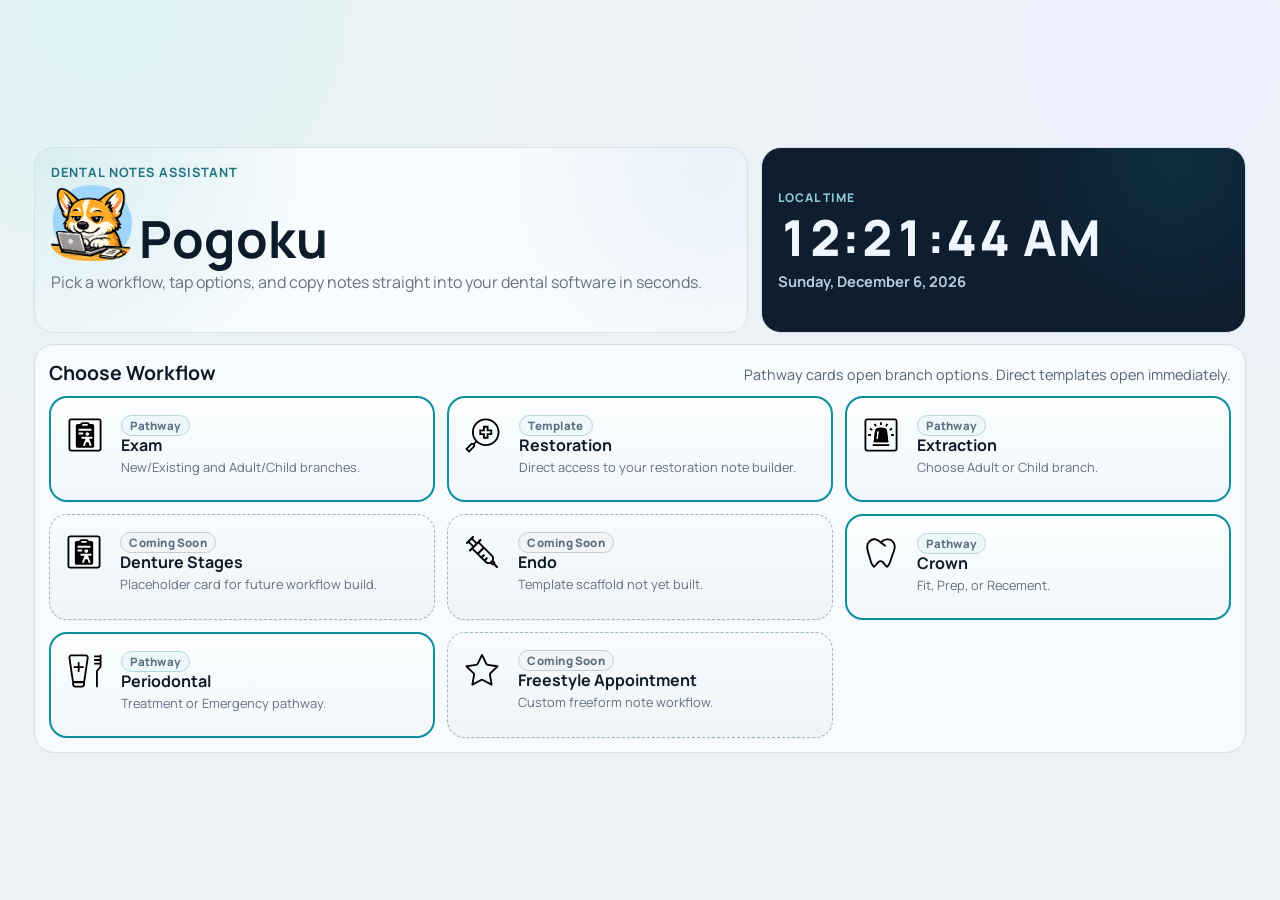
==== index.html @ 8306afbb "initial pogoku version" ====
﻿<!doctype html>
<html lang="en">
<head>
  <meta charset="UTF-8" />
  <meta name="viewport" content="width=device-width, initial-scale=1.0" />
  <title>Pogoku | Dental Notes</title>
  <link rel="preconnect" href="https://fonts.googleapis.com" />
  <link rel="preconnect" href="https://fonts.gstatic.com" crossorigin />
  <link href="https://fonts.googleapis.com/css2?family=Manrope:wght@500;700;800&display=swap" rel="stylesheet" />
  <link rel="stylesheet" href="styles.css" />
</head>
<body>
  <main class="page">
    <section id="landingView">
      <section class="landing-top">
        <header class="hero hero-landing">
          <p class="eyebrow">Dental Notes Assistant</p>
          <div class="brand-row">
            <button id="corgiSwapBtn" class="corgi-top-left corgi-swap-btn" type="button" aria-label="Change corgi icon" title="Change corgi icon">
              <img id="randomCorgiIcon" src="assets/corgi/corgi-split-1.png" alt="" />
            </button>
            <h1 id="landingBrandTitle">Pogoku</h1>
          </div>
          <p class="subhead">Pick a workflow, tap options, and copy notes straight into your dental software in seconds.</p>
        </header>

        <aside class="landing-clock" aria-label="Current date and time">
          <p class="clock-eyebrow">Local Time</p>
          <p id="landingClockTime" class="clock-time">--:--:--</p>
          <p id="landingClockDate" class="clock-date">Loading date...</p>
        </aside>
      </section>

      <section class="template-zone" id="landingTemplateZone" aria-label="Note templates">
        <div class="template-zone-head">
          <h2>Choose Workflow</h2>
          <p>Pathway cards open branch options. Direct templates open immediately.</p>
        </div>

        <section class="grid" id="landingTemplateGrid" aria-label="Note templates">
          <article class="card clickable" id="examCard" role="button" tabindex="0" aria-label="Open Exam pathways">
          <div class="icon" aria-hidden="true"><img src="assets/icons-health/specialties__medical-records.svg" alt="" /></div>
          <div>
            <p class="card-type">Pathway</p>
            <h2>Exam</h2>
            <p>New/Existing and Adult/Child branches.</p>
          </div>
          </article>

          <article class="card clickable" data-template-key="restoration" role="button" tabindex="0" aria-label="Open Restoration template">
          <div class="icon" aria-hidden="true"><img src="assets/icons-health/symbols__medical-search.svg" alt="" /></div>
          <div>
            <p class="card-type">Template</p>
            <h2>Restoration</h2>
            <p>Direct access to your restoration note builder.</p>
          </div>
          </article>

          <article class="card clickable" id="extractionCard" role="button" tabindex="0" aria-label="Open Extraction pathways">
          <div class="icon" aria-hidden="true"><img src="assets/icons-health/specialties__accident-and_emergency.svg" alt="" /></div>
          <div>
            <p class="card-type">Pathway</p>
            <h2>Extraction</h2>
            <p>Choose Adult or Child branch.</p>
          </div>
          </article>

          <article class="card card-soon">
          <div class="icon" aria-hidden="true"><img src="assets/icons-health/specialties__medical-records.svg" alt="" /></div>
          <div>
            <p class="card-type">Coming Soon</p>
            <h2>Denture Stages</h2>
            <p>Placeholder card for future workflow build.</p>
          </div>
          </article>

          <article class="card card-soon">
          <div class="icon" aria-hidden="true"><img src="assets/icons-health/devices__syringe.svg" alt="" /></div>
          <div>
            <p class="card-type">Coming Soon</p>
            <h2>Endo</h2>
            <p>Template scaffold not yet built.</p>
          </div>
          </article>

          <article class="card clickable" id="crownCard" role="button" tabindex="0" aria-label="Open Crown pathways">
          <div class="icon" aria-hidden="true"><img src="assets/icons-health/body__tooth.svg" alt="" /></div>
          <div>
            <p class="card-type">Pathway</p>
            <h2>Crown</h2>
            <p>Fit, Prep, or Recement.</p>
          </div>
          </article>

          <article class="card clickable" id="periodontalCard" role="button" tabindex="0" aria-label="Open Periodontal pathways">
          <div class="icon" aria-hidden="true"><img src="assets/icons-health/devices__dental-hygiene.svg" alt="" /></div>
          <div>
            <p class="card-type">Pathway</p>
            <h2>Periodontal</h2>
            <p>Treatment or Emergency pathway.</p>
          </div>
          </article>

          <article class="card card-soon">
          <div class="icon" aria-hidden="true"><img src="assets/icons-health/shapes__star-large.svg" alt="" /></div>
          <div>
            <p class="card-type">Coming Soon</p>
            <h2>Freestyle Appointment</h2>
            <p>Custom freeform note workflow.</p>
          </div>
          </article>
        </section>
      </section>

      <section id="examFlowView" class="pathway hidden" aria-label="Exam pathways flow">
        <div class="pathway-head">
          <h2 class="pathway-title">Exam</h2>
          <button id="examFlowBackBtn" class="secondary" type="button">Back</button>
        </div>

        <div id="examStepRoot" class="pathway-grid">
          <button class="path-big-btn" id="examNewBtn" type="button">
            <span class="path-big-btn-inner">
              <span class="path-big-btn-icon" aria-hidden="true"><img src="assets/icons-health/specialties__medical-records.svg" alt="" /></span>
              <span>New</span>
            </span>
          </button>
          <button class="path-big-btn" id="examExistingBtn" type="button">
            <span class="path-big-btn-inner">
              <span class="path-big-btn-icon" aria-hidden="true"><img src="assets/icons-health/objects__calendar.svg" alt="" /></span>
              <span>Existing</span>
            </span>
          </button>
        </div>

        <div id="examStepNew" class="pathway-grid hidden">
          <button class="path-big-btn" data-template-key="new-patient-exam" type="button">
            <span class="path-big-btn-inner">
              <span class="path-big-btn-icon" aria-hidden="true"><img src="assets/icons-health/devices__stethoscope.svg" alt="" /></span>
              <span>Adult</span>
            </span>
          </button>
          <button class="path-big-btn" id="examNewChildBtn" type="button">
            <span class="path-big-btn-inner">
              <span class="path-big-btn-icon" aria-hidden="true"><img src="assets/icons-health/people__child-care.svg" alt="" /></span>
              <span>Child</span>
            </span>
          </button>
        </div>

        <div id="examStepNewChild" class="pathway-grid hidden">
          <button class="path-big-btn" data-template-key="child-new-0-6" type="button">
            <span class="path-big-btn-inner">
              <span class="path-big-btn-icon" aria-hidden="true"><img src="assets/icons-health/people__baby-0306m.svg" alt="" /></span>
              <span>0-6</span>
            </span>
          </button>
          <button class="path-big-btn" data-template-key="child-new-6-8" type="button">
            <span class="path-big-btn-inner">
              <span class="path-big-btn-icon" aria-hidden="true"><img src="assets/icons-health/people__child-care.svg" alt="" /></span>
              <span>6-8</span>
            </span>
          </button>
          <button class="path-big-btn" data-template-key="child-new-9-12" type="button">
            <span class="path-big-btn-inner">
              <span class="path-big-btn-icon" aria-hidden="true"><img src="assets/icons-health/people__child-cognition.svg" alt="" /></span>
              <span>9-12</span>
            </span>
          </button>
          <button class="path-big-btn" data-template-key="child-new-12-18" type="button">
            <span class="path-big-btn-inner">
              <span class="path-big-btn-icon" aria-hidden="true"><img src="assets/icons-health/people__child-program.svg" alt="" /></span>
              <span>12-18</span>
            </span>
          </button>
        </div>

        <div id="examStepExisting" class="pathway-grid hidden">
          <button class="path-big-btn" data-template-key="recall-exam" type="button">
            <span class="path-big-btn-inner">
              <span class="path-big-btn-icon" aria-hidden="true"><img src="assets/icons-health/objects__calendar.svg" alt="" /></span>
              <span>Adult</span>
            </span>
          </button>
          <button class="path-big-btn" data-template-key="child-recall-easy" type="button">
            <span class="path-big-btn-inner">
              <span class="path-big-btn-icon" aria-hidden="true"><img src="assets/icons-health/people__child-care.svg" alt="" /></span>
              <span>Child</span>
            </span>
          </button>
        </div>
      </section>

      <section id="extractionFlowView" class="pathway hidden" aria-label="Extraction pathways flow">
        <div class="pathway-head">
          <h2 class="pathway-title">Extraction</h2>
          <button id="extractionFlowBackBtn" class="secondary" type="button">Back</button>
        </div>
        <div class="pathway-grid">
          <button class="path-big-btn" data-template-key="extraction-adult" type="button">
            <span class="path-big-btn-inner">
              <span class="path-big-btn-icon" aria-hidden="true"><img src="assets/icons-health/devices__stethoscope.svg" alt="" /></span>
              <span>Adult</span>
            </span>
          </button>
          <button class="path-big-btn" data-template-key="extraction-child" type="button">
            <span class="path-big-btn-inner">
              <span class="path-big-btn-icon" aria-hidden="true"><img src="assets/icons-health/people__child-care.svg" alt="" /></span>
              <span>Child</span>
            </span>
          </button>
        </div>
      </section>

      <section id="crownFlowView" class="pathway hidden" aria-label="Crown pathways flow">
        <div class="pathway-head">
          <h2 class="pathway-title">Crown</h2>
          <button id="crownFlowBackBtn" class="secondary" type="button">Back</button>
        </div>
        <div class="pathway-grid">
          <button class="path-big-btn" data-template-key="crown-fit" type="button">
            <span class="path-big-btn-inner">
              <span class="path-big-btn-icon" aria-hidden="true"><img src="assets/icons-health/body__tooth.svg" alt="" /></span>
              <span>Fit</span>
            </span>
          </button>
          <button class="path-big-btn" data-template-key="crown-prep" type="button">
            <span class="path-big-btn-inner">
              <span class="path-big-btn-icon" aria-hidden="true"><img src="assets/icons-health/body__tooth.svg" alt="" /></span>
              <span>Prep</span>
            </span>
          </button>
          <button class="path-big-btn" data-template-key="crown-recement" type="button">
            <span class="path-big-btn-inner">
              <span class="path-big-btn-icon" aria-hidden="true"><img src="assets/icons-health/devices__medical-sample.svg" alt="" /></span>
              <span>Recement</span>
            </span>
          </button>
        </div>
      </section>

      <section id="periodontalFlowView" class="pathway hidden" aria-label="Periodontal pathways flow">
        <div class="pathway-head">
          <h2 class="pathway-title">Periodontal</h2>
          <button id="periodontalFlowBackBtn" class="secondary" type="button">Back</button>
        </div>
        <div class="pathway-grid">
          <button class="path-big-btn" data-template-key="periodontal-treatment" type="button">
            <span class="path-big-btn-inner">
              <span class="path-big-btn-icon" aria-hidden="true"><img src="assets/icons-health/devices__dental-hygiene.svg" alt="" /></span>
              <span>Treatment</span>
            </span>
          </button>
          <button class="path-big-btn" data-template-key="periodontal-emergency" type="button">
            <span class="path-big-btn-inner">
              <span class="path-big-btn-icon" aria-hidden="true"><img src="assets/icons-health/places__emergency-post.svg" alt="" /></span>
              <span>Emergency</span>
            </span>
          </button>
        </div>
      </section>
    </section>

    <section id="builderView" class="hidden" aria-label="Note template builder">
      <header class="hero hero-inline">
        <div>
          <p class="eyebrow">Dental Notes Assistant</p>
          <h1 id="builderTitle">Template</h1>
        </div>
        <div class="header-actions">
          <select id="templatePicker" class="secondary template-picker" aria-label="Switch template"></select>
          <button id="resetTemplateBtn" class="secondary" type="button">Reset Template</button>
          <button id="backBtn" class="secondary" type="button">Back to Templates</button>
        </div>
      </header>

      <section class="workspace">
        <div class="builder" id="builder"></div>

        <aside class="preview-pane">
          <div class="preview-head">
            <h2>Generated Note</h2>
            <div class="copy-tools">
              <button id="copyNoteBtn" class="primary" type="button">Copy Note</button>
              <span id="copyWarning" class="copy-warning hidden" aria-live="polite"></span>
            </div>
          </div>
          <div id="noteOutput" class="output" contenteditable="true" spellcheck="false" aria-live="polite"></div>
        </aside>
      </section>
    </section>
  </main>

  <div id="toothModal" class="modal-backdrop hidden" aria-hidden="true">
    <section class="modal-card" role="dialog" aria-modal="true" aria-labelledby="toothModalTitle">
      <div class="modal-head">
        <h2 id="toothModalTitle">Select tooth and surfaces</h2>
        <button id="closeToothModalBtn" class="icon-close" type="button" aria-label="Close">×</button>
      </div>

      <div id="toothGrid" class="tooth-grid"></div>

      <div class="surface-section">
        <p class="row-label">Surfaces (optional)</p>
        <div id="surfaceGrid" class="surface-grid"></div>
      </div>

      <p id="toothSelectionPreview" class="tooth-preview">Selected: none</p>

      <div class="modal-actions">
        <button id="cancelToothModalBtn" class="secondary" type="button">Cancel</button>
        <button id="addToothSelectionBtn" class="primary" type="button" disabled>Add to line</button>
      </div>
    </section>
  </div>

  <script src="app.js"></script>
</body>
</html>
---- styles.css ----
﻿:root {
  --bg: #eef1f3;
  --panel: #f8fafb;
  --ink: #0e1c2a;
  --muted: #687282;
  --teal: #0c8fa0;
  --line: #ced6df;
  --chip: #8f459f;
  --chip-soft: #f7ecfb;
}

* {
  box-sizing: border-box;
}

body {
  margin: 0;
  min-height: 100vh;
  font-family: "Manrope", sans-serif;
  color: var(--ink);
  background:
    radial-gradient(circle at 8% 0%, #dff4f7 0%, rgba(223, 244, 247, 0) 35%),
    radial-gradient(circle at 90% 5%, #ecf0ff 0%, rgba(236, 240, 255, 0) 34%),
    var(--bg);
}

.builder-mode {
  overflow-y: auto;
}

.page {
  width: min(1260px, 96vw);
  margin: 0.65rem auto;
  padding: 0.55rem;
}

.hidden {
  display: none !important;
}

.hero {
  margin-bottom: 1rem;
}

.landing-top {
  display: grid;
  grid-template-columns: 1.25fr 0.85fr;
  gap: 0.8rem;
  margin-bottom: 0.75rem;
}

.hero-landing {
  margin: 0;
  padding: 0.9rem 1rem;
  border: 1px solid #cfe2eb;
  border-radius: 20px;
  background:
    radial-gradient(circle at 2% 2%, rgba(12, 143, 160, 0.13), rgba(12, 143, 160, 0) 38%),
    radial-gradient(circle at 95% 12%, rgba(112, 148, 222, 0.1), rgba(112, 148, 222, 0) 34%),
    #f8fcfe;
  min-height: 186px;
}

.brand-row {
  display: flex;
  align-items: flex-end;
  gap: 0.4rem;
  margin-top: 0.15rem;
}

.brand-row h1 {
  margin: 0;
  line-height: 1;
  font-size: clamp(2.7rem, 4.5vw, 3.2rem);
}

.corgi-top-left {
  width: 81px;
  height: 81px;
  display: grid;
  place-items: center;
  flex: 0 0 81px;
}

.corgi-top-left img {
  width: 100%;
  height: 100%;
  object-fit: contain;
  display: block;
}

.corgi-swap-btn {
  border: 0;
  padding: 0;
  background: transparent;
  cursor: pointer;
  border-radius: 14px;
  transition: transform 140ms ease, filter 140ms ease;
}

.corgi-swap-btn:hover {
  transform: translateY(-1px);
  filter: saturate(1.05);
}

.corgi-swap-btn:focus-visible {
  outline: 2px solid #84cfdc;
  outline-offset: 2px;
}

.landing-clock {
  padding: 0.95rem 1rem;
  border: 1px solid #cfe2eb;
  border-radius: 20px;
  background:
    radial-gradient(circle at 85% 8%, rgba(12, 143, 160, 0.14), rgba(12, 143, 160, 0) 36%),
    #0f1e2f;
  color: #dce9f8;
  display: grid;
  align-content: center;
  min-height: 186px;
}

.clock-eyebrow {
  margin: 0;
  font-size: 0.75rem;
  text-transform: uppercase;
  letter-spacing: 0.09em;
  font-weight: 800;
  color: #8bc9d6;
}

.clock-time {
  margin: 0.3rem 0 0;
  font-size: clamp(1.9rem, 4.8vw, 3.1rem);
  line-height: 1.06;
  font-weight: 800;
  letter-spacing: 0.03em;
  color: #f0f6ff;
  font-variant-numeric: tabular-nums;
}

.clock-date {
  margin: 0.45rem 0 0;
  font-size: clamp(0.92rem, 1.1vw, 1.02rem);
  color: #b7cbde;
  font-weight: 700;
}

.template-zone {
  border: 1px solid #d3e0e8;
  border-radius: 20px;
  background: #f8fbfd;
  padding: 0.85rem;
}

.template-zone-head {
  display: flex;
  justify-content: space-between;
  align-items: baseline;
  gap: 0.8rem;
  margin-bottom: 0.65rem;
}

.template-zone-head h2 {
  margin: 0;
  font-size: 1.22rem;
}

.template-zone-head p {
  margin: 0;
  color: #516476;
  font-size: 0.9rem;
}

.hero-inline {
  display: flex;
  justify-content: space-between;
  align-items: center;
  gap: 0.8rem;
}

.header-actions {
  display: flex;
  align-items: center;
  gap: 0.55rem;
  flex-wrap: wrap;
  padding: 0.35rem;
  border: 1px solid #d6e1ea;
  border-radius: 12px;
  background: #f7fbfd;
}

.template-picker {
  min-width: 280px;
  height: 2.35rem;
  padding: 0.5rem 2rem 0.5rem 0.72rem;
  border: 1px solid #bfccd9;
  border-radius: 10px;
  background-color: #fff;
  color: #13303f;
  font: inherit;
  font-weight: 700;
  appearance: none;
  background-image:
    linear-gradient(45deg, transparent 50%, #345769 50%),
    linear-gradient(135deg, #345769 50%, transparent 50%);
  background-position:
    calc(100% - 16px) 52%,
    calc(100% - 10px) 52%;
  background-size: 6px 6px, 6px 6px;
  background-repeat: no-repeat;
}

.template-picker:focus-visible {
  outline: 2px solid #a9dbe1;
  outline-offset: 1px;
}

.header-actions .secondary {
  height: 2.35rem;
  white-space: nowrap;
}

.eyebrow {
  margin: 0;
  font-size: 0.8rem;
  letter-spacing: 0.07em;
  text-transform: uppercase;
  font-weight: 700;
  color: #1f7480;
}

h1 {
  margin: 0.2rem 0 0;
  line-height: 1.1;
  font-size: clamp(1.5rem, 3vw, 2.15rem);
}

.subhead {
  margin: 0.45rem 0 0;
  color: var(--muted);
}

.pathway {
  margin: 0.8rem 0 1.2rem;
  padding: 1rem;
  border: 1px solid #cfdbe3;
  border-radius: 16px;
  background: #f7fbfd;
}

.template-zone .pathway {
  margin: 0;
  padding: 0;
  border: 0;
  border-radius: 0;
  background: transparent;
}

.template-zone .pathway.pathway-enter {
  transform-origin: var(--pathway-origin-x, 50%) var(--pathway-origin-y, 50%);
  animation: pathway-enter 240ms cubic-bezier(0.18, 0.82, 0.24, 1);
}

@keyframes pathway-enter {
  0% {
    opacity: 0;
    transform: scale(0.965);
  }
  100% {
    opacity: 1;
    transform: scale(1);
  }
}

.pathway-title {
  margin: 0 0 0.65rem;
  font-size: 1.25rem;
}

.pathway-head {
  display: flex;
  align-items: center;
  justify-content: space-between;
  gap: 0.6rem;
  margin-bottom: 0.55rem;
}

.pathway-grid {
  display: grid;
  grid-template-columns: repeat(2, minmax(260px, 1fr));
  gap: 0.8rem;
}

.path-node {
  border: 1px solid #d8e2ea;
  border-radius: 12px;
  padding: 0.8rem;
  background: #fff;
}

.path-node h3 {
  margin: 0 0 0.5rem;
  font-size: 1.05rem;
}

.path-actions {
  display: flex;
  flex-direction: column;
  gap: 0.45rem;
}

.path-subtitle {
  margin: 0.2rem 0 0;
  font-size: 0.9rem;
  font-weight: 700;
  color: #335161;
}

.path-children {
  display: grid;
  grid-template-columns: repeat(2, minmax(90px, 1fr));
  gap: 0.4rem;
}

.path-btn {
  border: 1.5px solid var(--chip);
  border-radius: 8px;
  background: #fff;
  color: #17202a;
  font: inherit;
  font-size: 0.9rem;
  font-weight: 700;
  text-align: left;
  padding: 0.45rem 0.6rem;
  cursor: pointer;
}

.path-btn:hover,
.path-btn:focus-visible {
  background: var(--chip-soft);
  outline: none;
}

.path-big-btn {
  border: 2px solid var(--teal);
  border-radius: 14px;
  background: #fff;
  color: #122736;
  font: inherit;
  font-size: 1.05rem;
  font-weight: 800;
  text-align: left;
  padding: 1rem;
  min-height: 90px;
  cursor: pointer;
}

.path-big-btn-inner {
  display: inline-flex;
  align-items: center;
  gap: 0.65rem;
}

.path-big-btn-icon {
  width: 34px;
  height: 34px;
  display: inline-grid;
  place-items: center;
  flex: 0 0 34px;
}

.path-big-btn-icon img {
  width: 100%;
  height: 100%;
  object-fit: contain;
  display: block;
}

.path-big-btn:hover,
.path-big-btn:focus-visible {
  background: #eef9fb;
  outline: none;
}

.grid {
  display: grid;
  grid-template-columns: repeat(4, minmax(180px, 1fr));
  gap: 0.75rem;
}

.card {
  position: relative;
  display: flex;
  gap: 0.85rem;
  align-items: flex-start;
  border: 2px solid var(--teal);
  border-radius: 18px;
  background: linear-gradient(180deg, #fbfdfe 0%, #f3f7fa 100%);
  min-height: 106px;
  padding: 0.82rem 0.85rem 0.82rem 0.78rem;
  box-shadow: 0 1px 0 rgba(0, 0, 0, 0.04);
}

.card h2 {
  margin: 0;
  font-size: clamp(1rem, 1.1vw, 1.35rem);
  line-height: 1.2;
}

.card p {
  margin: 0.22rem 0 0;
  color: #607082;
  font-size: clamp(0.8rem, 0.84vw, 0.9rem);
  line-height: 1.34;
}

.card-type {
  margin: 0 0 0.2rem;
  display: inline-block;
  border: 1px solid #b6d6de;
  border-radius: 999px;
  padding: 0.12rem 0.52rem;
  color: #20515e;
  background: #ecf8fa;
  font-size: 0.72rem !important;
  font-weight: 800;
  letter-spacing: 0.02em;
}

.icon {
  width: 44px;
  height: 44px;
  display: grid;
  place-items: center;
  flex: 0 0 44px;
  margin-top: 0.1rem;
}

.icon img {
  width: 100%;
  height: 100%;
  object-fit: contain;
  display: block;
}

.card-soon {
  border-style: dashed;
  border-width: 1.5px;
  border-color: #9ab5bf;
  background: linear-gradient(180deg, #f8fbfd 0%, #eff4f8 100%);
}

.card-soon .card-type {
  border-color: #c2cdd6;
  color: #5a6d7d;
  background: #f2f5f8;
}

.clickable {
  cursor: pointer;
  transition: transform 140ms ease, box-shadow 140ms ease;
}

.clickable:hover,
.clickable:focus-visible {
  transform: translateY(-1px);
  box-shadow: 0 5px 14px rgba(11, 66, 74, 0.1);
  outline: none;
}

.badge {
  position: absolute;
  top: -10px;
  right: -10px;
  width: 34px;
  height: 34px;
  display: grid;
  place-items: center;
  border-radius: 999px;
  color: #fff;
  border: 2px solid #fff;
  background: radial-gradient(circle at 30% 20%, #ba73cf, #8e46a5);
  font-weight: 800;
}

.workspace {
  display: grid;
  grid-template-columns: 1.25fr 0.9fr;
  gap: 1rem;
  align-items: start;
}

.builder,
.preview-pane {
  background: var(--panel);
  border: 1px solid var(--line);
  border-radius: 18px;
  padding: 1rem;
}

.preview-pane {
  position: sticky;
  top: 1rem;
  max-height: calc(100vh - 2rem);
  display: flex;
  flex-direction: column;
}

.section {
  border: 1px solid #d7dde5;
  border-radius: 14px;
  padding: 0.9rem;
  margin-bottom: 0.8rem;
  background: #fff;
}

.section-head {
  display: flex;
  justify-content: space-between;
  align-items: center;
  margin-bottom: 0.55rem;
}

.section-head h3 {
  margin: 0;
  font-size: 1.3rem;
}

.include-toggle {
  display: inline-flex;
  gap: 0.55rem;
  align-items: center;
  color: #214050;
  font-weight: 700;
  font-size: 0.9rem;
  padding: 0.25rem 0.45rem;
  border-radius: 10px;
  cursor: pointer;
  user-select: none;
}

.include-toggle:hover {
  background: #edf6f8;
}

.include-toggle input {
  accent-color: var(--teal);
  width: 1.1rem;
  height: 1.1rem;
  cursor: pointer;
}

.row {
  margin-bottom: 0.6rem;
}

.row-wrap {
  position: relative;
  margin-bottom: 0.2rem;
}

.row-link-wrap {
  padding-right: 64px;
}

.row-linked {
  border-left: 4px solid var(--teal);
  padding-left: 0.62rem;
}

.row-link-pill {
  position: absolute;
  right: 8px;
  top: 0.08rem;
  border-radius: 999px;
  padding: 0.12rem 0.45rem;
  font-size: 0.66rem;
  font-weight: 800;
  letter-spacing: 0.04em;
  color: #077f8e;
  background: #e8f4f8;
}

.row-delete-btn {
  position: absolute;
  left: -34px;
  top: 0.18rem;
  width: 26px;
  height: 26px;
  border-radius: 999px;
  border: 2px solid #0d92a2;
  background: #eef9fb;
  color: #0c8797;
  font-size: 1.1rem;
  line-height: 1;
  cursor: pointer;
  opacity: 0;
  transform: scale(0.96);
  transition: opacity 120ms ease, transform 120ms ease;
}

.row-wrap:hover .row-delete-btn,
.row-wrap:focus-within .row-delete-btn {
  opacity: 1;
  transform: scale(1);
}

.row-label {
  display: block;
  font-size: 0.92rem;
  font-weight: 700;
  margin-bottom: 0.28rem;
}

.picker-actions {
  display: flex;
  gap: 0.5rem;
}

.add-tooth-btn {
  padding: 0.34rem 0.62rem;
  font-size: 0.86rem;
}

.picked-list {
  margin-top: 0.5rem;
  display: flex;
  flex-wrap: wrap;
  gap: 0.36rem;
}

.picked-item {
  border: 1.5px solid var(--teal);
  border-radius: 999px;
  background: #eefbfc;
  color: #0f3c43;
  font: inherit;
  font-size: 0.85rem;
  padding: 0.24rem 0.55rem;
  cursor: pointer;
}

.line-input {
  width: min(420px, 100%);
  border: 1.5px solid var(--chip);
  border-radius: 4px;
  font: inherit;
  font-size: 0.92rem;
  padding: 0.35rem 0.55rem;
  background: #fff;
}

.field-warning {
  margin: 0.35rem 0 0;
  font-size: 0.84rem;
  color: #b02a4a;
  font-weight: 700;
}

.modal-backdrop {
  position: fixed;
  inset: 0;
  background: rgba(15, 22, 28, 0.46);
  display: grid;
  place-items: center;
  z-index: 40;
  padding: 1rem;
}

.modal-card {
  width: min(980px, 96vw);
  max-height: 90vh;
  overflow: auto;
  background: #f5f7f9;
  border: 1px solid #cfd8e2;
  border-radius: 18px;
  padding: 1rem;
}

.modal-head {
  display: flex;
  justify-content: space-between;
  align-items: center;
  margin-bottom: 0.7rem;
}

.modal-head h2 {
  margin: 0;
  font-size: 1.22rem;
}

.icon-close {
  border: 1px solid #c7d1dc;
  background: #fff;
  color: #244556;
  border-radius: 999px;
  width: 2rem;
  height: 2rem;
  font-size: 1.2rem;
  cursor: pointer;
}

.tooth-grid {
  display: grid;
  grid-template-columns: 1fr 1fr;
  gap: 0.7rem;
}

.tooth-group {
  border: 1px solid #d4dce5;
  border-radius: 12px;
  padding: 0.55rem;
  background: #fff;
}

.tooth-group-label {
  margin: 0 0 0.45rem;
  font-size: 0.82rem;
  text-transform: uppercase;
  letter-spacing: 0.05em;
  color: #43606f;
  font-weight: 700;
}

.tooth-row {
  display: flex;
  flex-wrap: wrap;
  gap: 0.28rem;
}

.tooth-btn,
.surface-btn {
  border: 1.5px solid var(--chip);
  border-radius: 4px;
  background: #fff;
  color: #1d2229;
  font: inherit;
  font-size: 0.9rem;
  padding: 0.25rem 0.45rem;
  min-width: 2.65rem;
  cursor: pointer;
}

.tooth-btn.active,
.surface-btn.active {
  background: var(--chip-soft);
  box-shadow: inset 0 0 0 1px #c98add;
}

.surface-section {
  margin-top: 0.8rem;
}

.surface-grid {
  display: flex;
  flex-wrap: wrap;
  gap: 0.38rem;
}

.tooth-preview {
  margin: 0.8rem 0 0;
  font-weight: 700;
  color: #193d46;
}

.modal-actions {
  margin-top: 0.85rem;
  display: flex;
  justify-content: flex-end;
  gap: 0.45rem;
}

.chips {
  display: flex;
  flex-wrap: wrap;
  gap: 0.36rem;
}

.chip {
  border: 1.5px solid var(--chip);
  border-radius: 4px;
  background: #fff;
  color: #1c2026;
  font: inherit;
  font-size: 0.92rem;
  padding: 0.28rem 0.58rem;
  cursor: pointer;
}

.chip.active {
  background: var(--chip-soft);
  box-shadow: inset 0 0 0 1px #c98add;
}

.static-line {
  margin: 0.3rem 0;
  font-size: 0.95rem;
}

.preview-head {
  display: flex;
  justify-content: space-between;
  align-items: center;
  gap: 0.7rem;
  margin-bottom: 0.55rem;
}

.preview-head h2 {
  margin: 0;
  font-size: 1.2rem;
}

.copy-tools {
  display: flex;
  align-items: center;
  gap: 0.45rem;
}

.copy-warning {
  display: inline-block;
  border: 1px solid #e2a5b4;
  background: #fff0f4;
  color: #a21e44;
  border-radius: 999px;
  padding: 0.2rem 0.55rem;
  font-size: 0.78rem;
  font-weight: 700;
}

.primary,
.secondary {
  border-radius: 10px;
  padding: 0.55rem 0.72rem;
  font: inherit;
  font-weight: 700;
  cursor: pointer;
}

.primary {
  border: 1px solid #0f7d8a;
  background: var(--teal);
  color: #fff;
}

.secondary {
  border: 1px solid #bfccd9;
  background: #fff;
  color: #13303f;
}

.output {
  margin: 0;
  white-space: pre-wrap;
  background: #fff;
  border: 1px solid #d7dde5;
  border-radius: 12px;
  padding: 0.85rem;
  min-height: 0;
  flex: 1;
  overflow: auto;
  font-family: "Manrope", sans-serif;
  line-height: 1.45;
  font-size: 0.98rem;
}

@media (max-width: 1060px) {
  .landing-top {
    grid-template-columns: 1fr;
  }

  .grid {
    grid-template-columns: repeat(2, minmax(220px, 1fr));
  }

  .template-zone-head {
    flex-direction: column;
    align-items: flex-start;
  }

  .pathway-grid {
    grid-template-columns: 1fr;
  }

  .workspace {
    grid-template-columns: 1fr;
  }

  .preview-pane {
    position: static;
    max-height: none;
  }

  .output {
    min-height: 46vh;
  }

  .header-actions {
    width: 100%;
  }

  .template-picker {
    min-width: 100%;
    flex: 1 1 100%;
  }
}

@media (min-width: 1061px) {
  body.landing-mode {
    overflow: hidden;
  }

  body.landing-mode .page {
    min-height: 100vh;
    margin-top: 0;
    margin-bottom: 0;
    display: flex;
    align-items: center;
  }

  body.landing-mode #landingView {
    width: 100%;
    display: flex;
    flex-direction: column;
    justify-content: center;
    gap: 0.7rem;
  }

  body.landing-mode .landing-top,
  body.landing-mode .template-zone {
    margin-bottom: 0;
  }
}

@media (max-width: 1400px) and (min-width: 1061px) {
  .grid {
    grid-template-columns: repeat(3, minmax(200px, 1fr));
  }
}

@media (max-width: 640px) {
  .grid {
    grid-template-columns: 1fr;
  }

  .template-zone {
    padding: 0.8rem;
  }

  .hero-inline {
    flex-direction: column;
    align-items: flex-start;
  }

  .corgi-top-left {
    width: 63px;
    height: 63px;
    flex-basis: 63px;
  }

  .tooth-grid {
    grid-template-columns: 1fr;
  }
}
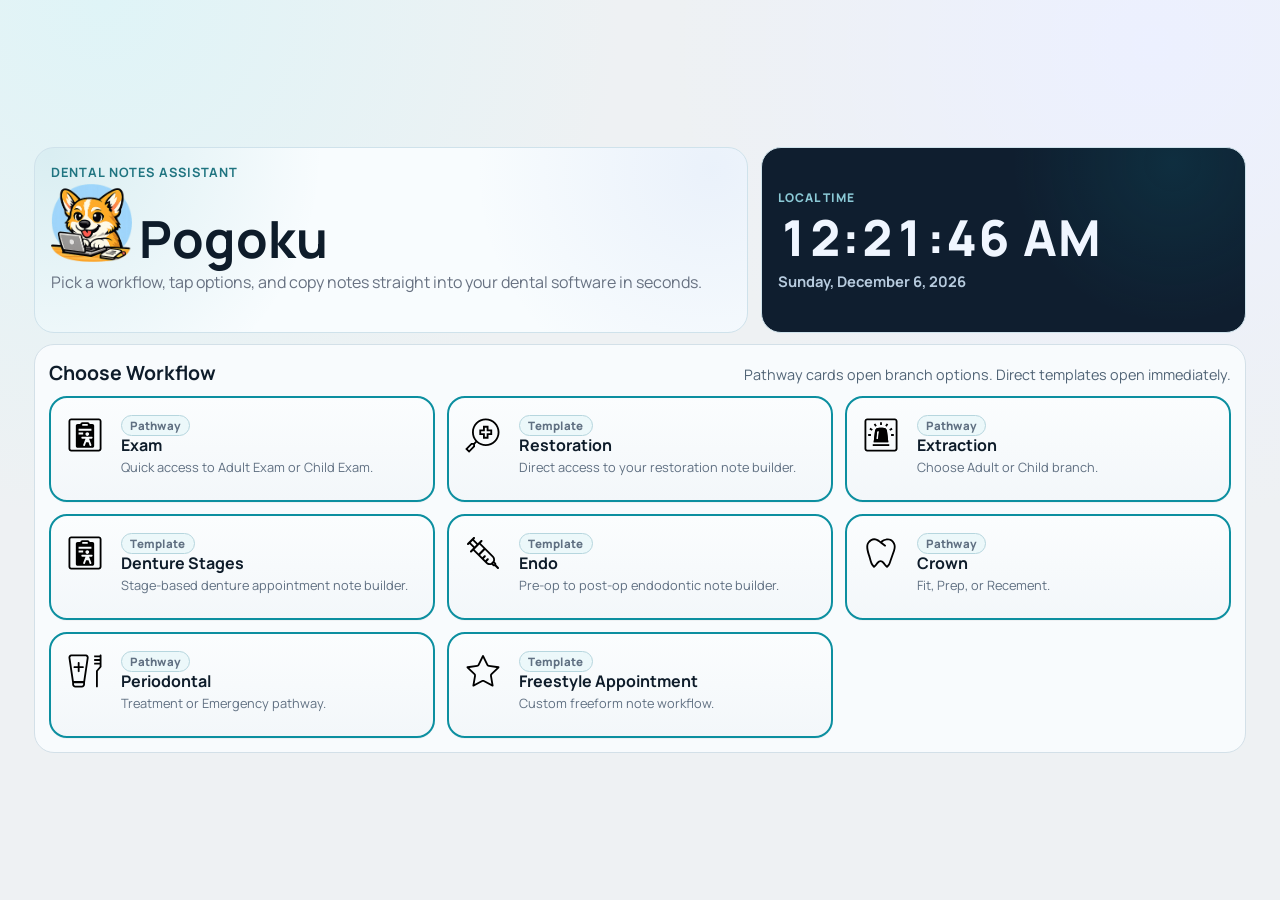
==== commit 74108ac7: "Update app to latest template and UI changes" ====
--- a/index.html
+++ b/index.html
@@ -43,7 +43,7 @@
           <div>
             <p class="card-type">Pathway</p>
             <h2>Exam</h2>
-            <p>New/Existing and Adult/Child branches.</p>
+            <p>Quick access to Adult Exam or Child Exam.</p>
           </div>
           </article>
 
@@ -65,21 +65,21 @@
           </div>
           </article>
 
-          <article class="card card-soon">
+          <article class="card clickable" data-template-key="denture-stages" role="button" tabindex="0" aria-label="Open Denture Stages template">
           <div class="icon" aria-hidden="true"><img src="assets/icons-health/specialties__medical-records.svg" alt="" /></div>
           <div>
-            <p class="card-type">Coming Soon</p>
+            <p class="card-type">Template</p>
             <h2>Denture Stages</h2>
-            <p>Placeholder card for future workflow build.</p>
-          </div>
-          </article>
-
-          <article class="card card-soon">
+            <p>Stage-based denture appointment note builder.</p>
+          </div>
+          </article>
+
+          <article class="card clickable" data-template-key="endo" role="button" tabindex="0" aria-label="Open Endodontics template">
           <div class="icon" aria-hidden="true"><img src="assets/icons-health/devices__syringe.svg" alt="" /></div>
           <div>
-            <p class="card-type">Coming Soon</p>
+            <p class="card-type">Template</p>
             <h2>Endo</h2>
-            <p>Template scaffold not yet built.</p>
+            <p>Pre-op to post-op endodontic note builder.</p>
           </div>
           </article>
 
@@ -101,10 +101,10 @@
           </div>
           </article>
 
-          <article class="card card-soon">
+          <article class="card clickable" data-template-key="freestyle-appointment" role="button" tabindex="0" aria-label="Open Freestyle Appointment template">
           <div class="icon" aria-hidden="true"><img src="assets/icons-health/shapes__star-large.svg" alt="" /></div>
           <div>
-            <p class="card-type">Coming Soon</p>
+            <p class="card-type">Template</p>
             <h2>Freestyle Appointment</h2>
             <p>Custom freeform note workflow.</p>
           </div>
@@ -119,73 +119,16 @@
         </div>
 
         <div id="examStepRoot" class="pathway-grid">
-          <button class="path-big-btn" id="examNewBtn" type="button">
-            <span class="path-big-btn-inner">
-              <span class="path-big-btn-icon" aria-hidden="true"><img src="assets/icons-health/specialties__medical-records.svg" alt="" /></span>
-              <span>New</span>
-            </span>
-          </button>
-          <button class="path-big-btn" id="examExistingBtn" type="button">
-            <span class="path-big-btn-inner">
-              <span class="path-big-btn-icon" aria-hidden="true"><img src="assets/icons-health/objects__calendar.svg" alt="" /></span>
-              <span>Existing</span>
-            </span>
-          </button>
-        </div>
-
-        <div id="examStepNew" class="pathway-grid hidden">
           <button class="path-big-btn" data-template-key="new-patient-exam" type="button">
             <span class="path-big-btn-inner">
               <span class="path-big-btn-icon" aria-hidden="true"><img src="assets/icons-health/devices__stethoscope.svg" alt="" /></span>
-              <span>Adult</span>
-            </span>
-          </button>
-          <button class="path-big-btn" id="examNewChildBtn" type="button">
+              <span>Adult Exam</span>
+            </span>
+          </button>
+          <button class="path-big-btn" data-template-key="child-exam" type="button">
             <span class="path-big-btn-inner">
               <span class="path-big-btn-icon" aria-hidden="true"><img src="assets/icons-health/people__child-care.svg" alt="" /></span>
-              <span>Child</span>
-            </span>
-          </button>
-        </div>
-
-        <div id="examStepNewChild" class="pathway-grid hidden">
-          <button class="path-big-btn" data-template-key="child-new-0-6" type="button">
-            <span class="path-big-btn-inner">
-              <span class="path-big-btn-icon" aria-hidden="true"><img src="assets/icons-health/people__baby-0306m.svg" alt="" /></span>
-              <span>0-6</span>
-            </span>
-          </button>
-          <button class="path-big-btn" data-template-key="child-new-6-8" type="button">
-            <span class="path-big-btn-inner">
-              <span class="path-big-btn-icon" aria-hidden="true"><img src="assets/icons-health/people__child-care.svg" alt="" /></span>
-              <span>6-8</span>
-            </span>
-          </button>
-          <button class="path-big-btn" data-template-key="child-new-9-12" type="button">
-            <span class="path-big-btn-inner">
-              <span class="path-big-btn-icon" aria-hidden="true"><img src="assets/icons-health/people__child-cognition.svg" alt="" /></span>
-              <span>9-12</span>
-            </span>
-          </button>
-          <button class="path-big-btn" data-template-key="child-new-12-18" type="button">
-            <span class="path-big-btn-inner">
-              <span class="path-big-btn-icon" aria-hidden="true"><img src="assets/icons-health/people__child-program.svg" alt="" /></span>
-              <span>12-18</span>
-            </span>
-          </button>
-        </div>
-
-        <div id="examStepExisting" class="pathway-grid hidden">
-          <button class="path-big-btn" data-template-key="recall-exam" type="button">
-            <span class="path-big-btn-inner">
-              <span class="path-big-btn-icon" aria-hidden="true"><img src="assets/icons-health/objects__calendar.svg" alt="" /></span>
-              <span>Adult</span>
-            </span>
-          </button>
-          <button class="path-big-btn" data-template-key="child-recall-easy" type="button">
-            <span class="path-big-btn-inner">
-              <span class="path-big-btn-icon" aria-hidden="true"><img src="assets/icons-health/people__child-care.svg" alt="" /></span>
-              <span>Child</span>
+              <span>Child Exam</span>
             </span>
           </button>
         </div>
@@ -269,6 +212,7 @@
         </div>
         <div class="header-actions">
           <select id="templatePicker" class="secondary template-picker" aria-label="Switch template"></select>
+          <button id="saveDefaultsBtn" class="secondary" type="button">Save Defaults</button>
           <button id="resetTemplateBtn" class="secondary" type="button">Reset Template</button>
           <button id="backBtn" class="secondary" type="button">Back to Templates</button>
         </div>
@@ -281,6 +225,7 @@
           <div class="preview-head">
             <h2>Generated Note</h2>
             <div class="copy-tools">
+              <button id="undoActionBtn" class="secondary" type="button" disabled>Undo</button>
               <button id="copyNoteBtn" class="primary" type="button">Copy Note</button>
               <span id="copyWarning" class="copy-warning hidden" aria-live="polite"></span>
             </div>
@@ -301,7 +246,7 @@
       <div id="toothGrid" class="tooth-grid"></div>
 
       <div class="surface-section">
-        <p class="row-label">Surfaces (optional)</p>
+        <p class="row-label">Surfaces (selected tooth)</p>
         <div id="surfaceGrid" class="surface-grid"></div>
       </div>
 
--- a/styles.css
+++ b/styles.css
@@ -749,6 +749,16 @@
   box-shadow: inset 0 0 0 1px #c98add;
 }
 
+.tooth-btn.focused {
+  border-color: #0b7f8f;
+  box-shadow: inset 0 0 0 1px #7ad0d8;
+}
+
+.surface-btn:disabled {
+  opacity: 0.45;
+  cursor: not-allowed;
+}
+
 .surface-section {
   margin-top: 0.8rem;
 }
@@ -865,6 +875,14 @@
   font-size: 0.98rem;
 }
 
+.manual-edit-line {
+  font-weight: 800;
+  color: #7a1f56;
+  background: #fff0f8;
+  border-radius: 4px;
+  padding: 0 0.08rem;
+}
+
 @media (max-width: 1060px) {
   .landing-top {
     grid-template-columns: 1fr;
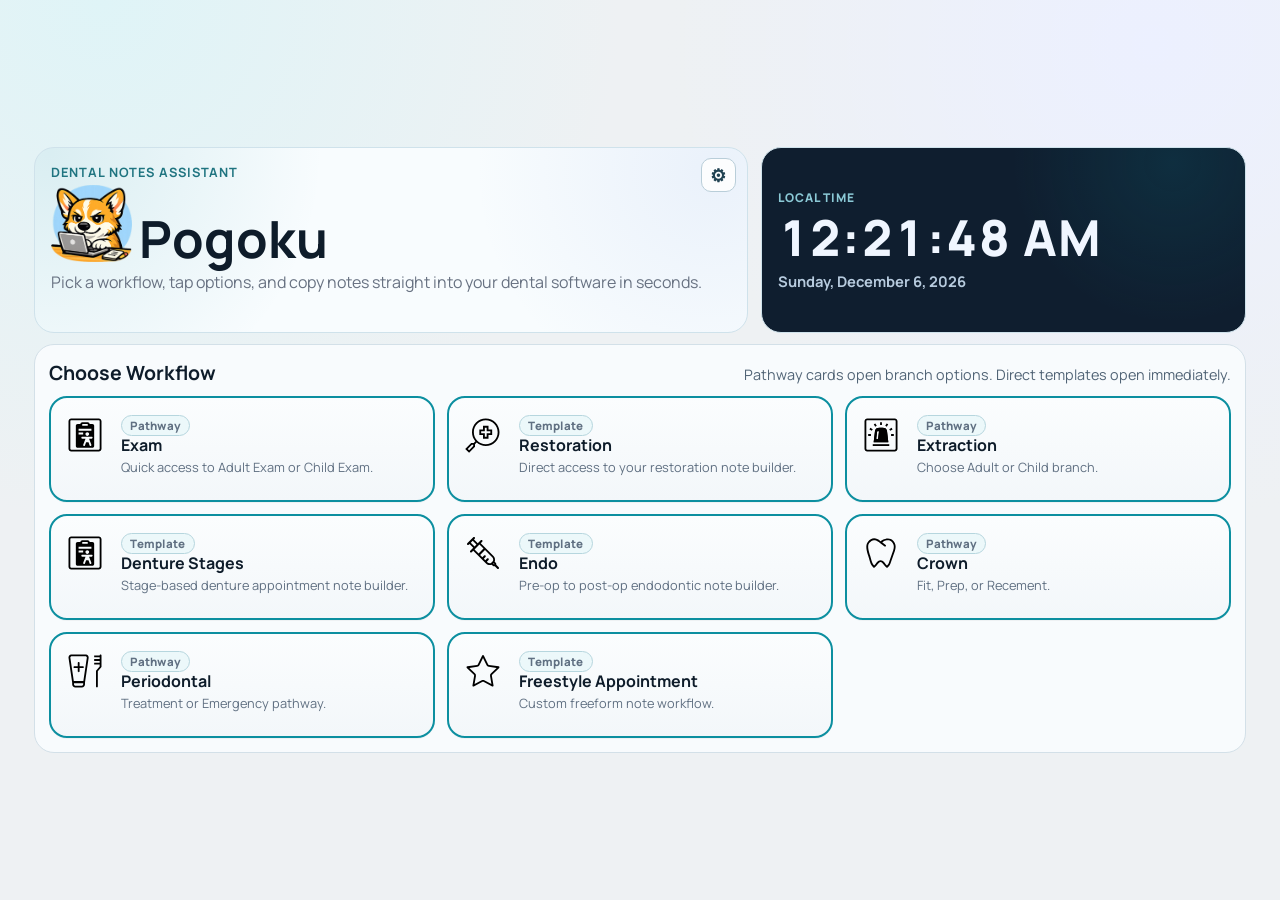
==== commit 0b948293: "Release v1.0: settings changelog, LA standardization, and latest template updates" ====
--- a/index.html
+++ b/index.html
@@ -14,6 +14,9 @@
     <section id="landingView">
       <section class="landing-top">
         <header class="hero hero-landing">
+          <button id="landingSettingsBtn" class="landing-settings-btn" type="button" aria-label="Open settings" title="Settings">
+            <span aria-hidden="true">⚙</span>
+          </button>
           <p class="eyebrow">Dental Notes Assistant</p>
           <div class="brand-row">
             <button id="corgiSwapBtn" class="corgi-top-left corgi-swap-btn" type="button" aria-label="Change corgi icon" title="Change corgi icon">
@@ -259,6 +262,45 @@
     </section>
   </div>
 
+  <div id="settingsModal" class="modal-backdrop hidden" aria-hidden="true">
+    <section class="modal-card settings-modal-card" role="dialog" aria-modal="true" aria-labelledby="settingsModalTitle">
+      <div class="modal-head">
+        <h2 id="settingsModalTitle">Settings</h2>
+        <button id="closeSettingsModalBtn" class="icon-close" type="button" aria-label="Close">×</button>
+      </div>
+
+      <div class="settings-body">
+        <p class="settings-copy">Resetting clears all your saved defaults and restores built-in defaults across every template.</p>
+        <button id="resetAllDefaultsBtn" class="secondary settings-reset-btn" type="button">Reset all templates to defaults</button>
+        <p id="settingsStatus" class="settings-status hidden" aria-live="polite"></p>
+
+        <section class="settings-changelog" aria-label="Change log">
+          <h3>Change Log - v1.0</h3>
+          <p class="settings-changelog-meta">Since last GitHub Pages upload</p>
+          <ul class="settings-changelog-list">
+            <li>Added editable generated-note panel with manual edit highlighting and copy flow improvements.</li>
+            <li>Added undo support for builder actions and improved reset/default save workflow.</li>
+            <li>Added homepage settings cog and global reset action for all saved template defaults.</li>
+            <li>Refined landing experience with pathway navigation for Exam, Extraction, Crown, and Periodontal templates.</li>
+            <li>Standardized wording system across templates to reduce wording drift and improve consistency.</li>
+            <li>Removed item code rows from templates and defaults normalization.</li>
+            <li>Upgraded tooth picker to support multi-tooth plus per-tooth surface selection with canonical surface ordering.</li>
+            <li>Updated caries and leaking/defective restoration pickers to use tooth plus surfaces where required.</li>
+            <li>Linked diagnosis output to selected caries/restorative findings with correct Nil fallbacks.</li>
+            <li>Expanded OHI and This Visit controls in Exam and Clean with cleaner, selectable output lines.</li>
+            <li>Added composite material quick options for CR restorations.</li>
+            <li>Standardized LA blocks across templates, including IDB side selection and site/agent/volume details.</li>
+            <li>Added optional Prescriptions sections for Endo, Extraction, Periodontal, and Freestyle templates.</li>
+          </ul>
+        </section>
+      </div>
+
+      <div class="modal-actions">
+        <button id="closeSettingsBtn" class="primary" type="button">Done</button>
+      </div>
+    </section>
+  </div>
+
   <script src="app.js"></script>
 </body>
 </html>
--- a/styles.css
+++ b/styles.css
@@ -50,6 +50,7 @@
 }
 
 .hero-landing {
+  position: relative;
   margin: 0;
   padding: 0.9rem 1rem;
   border: 1px solid #cfe2eb;
@@ -59,6 +60,37 @@
     radial-gradient(circle at 95% 12%, rgba(112, 148, 222, 0.1), rgba(112, 148, 222, 0) 34%),
     #f8fcfe;
   min-height: 186px;
+}
+
+.landing-settings-btn {
+  position: absolute;
+  top: 0.6rem;
+  right: 0.7rem;
+  width: 2.15rem;
+  height: 2.15rem;
+  border: 1px solid #b9ced9;
+  border-radius: 10px;
+  background: #ffffffde;
+  color: #214353;
+  font: inherit;
+  font-size: 1.15rem;
+  font-weight: 800;
+  line-height: 1;
+  display: inline-grid;
+  place-items: center;
+  cursor: pointer;
+  transition: transform 140ms ease, background-color 140ms ease, border-color 140ms ease;
+}
+
+.landing-settings-btn:hover {
+  transform: translateY(-1px);
+  background: #fff;
+  border-color: #9ebac7;
+}
+
+.landing-settings-btn:focus-visible {
+  outline: 2px solid #84cfdc;
+  outline-offset: 2px;
 }
 
 .brand-row {
@@ -782,6 +814,68 @@
   gap: 0.45rem;
 }
 
+.settings-modal-card {
+  width: min(560px, 96vw);
+}
+
+.settings-body {
+  display: grid;
+  gap: 0.75rem;
+}
+
+.settings-copy {
+  margin: 0;
+  color: #355466;
+  font-size: 0.95rem;
+  line-height: 1.4;
+}
+
+.settings-reset-btn {
+  justify-self: flex-start;
+}
+
+.settings-status {
+  margin: 0;
+  font-size: 0.9rem;
+  font-weight: 700;
+  color: #166070;
+}
+
+.settings-status.error {
+  color: #9f2c4a;
+}
+
+.settings-changelog {
+  margin-top: 0.3rem;
+  padding-top: 0.7rem;
+  border-top: 1px solid #d8e2e9;
+}
+
+.settings-changelog h3 {
+  margin: 0;
+  font-size: 1rem;
+}
+
+.settings-changelog-meta {
+  margin: 0.2rem 0 0.55rem;
+  font-size: 0.84rem;
+  color: #607283;
+  font-weight: 700;
+}
+
+.settings-changelog-list {
+  margin: 0;
+  padding-left: 1.05rem;
+  display: grid;
+  gap: 0.32rem;
+}
+
+.settings-changelog-list li {
+  color: #1c3746;
+  line-height: 1.35;
+  font-size: 0.9rem;
+}
+
 .chips {
   display: flex;
   flex-wrap: wrap;
